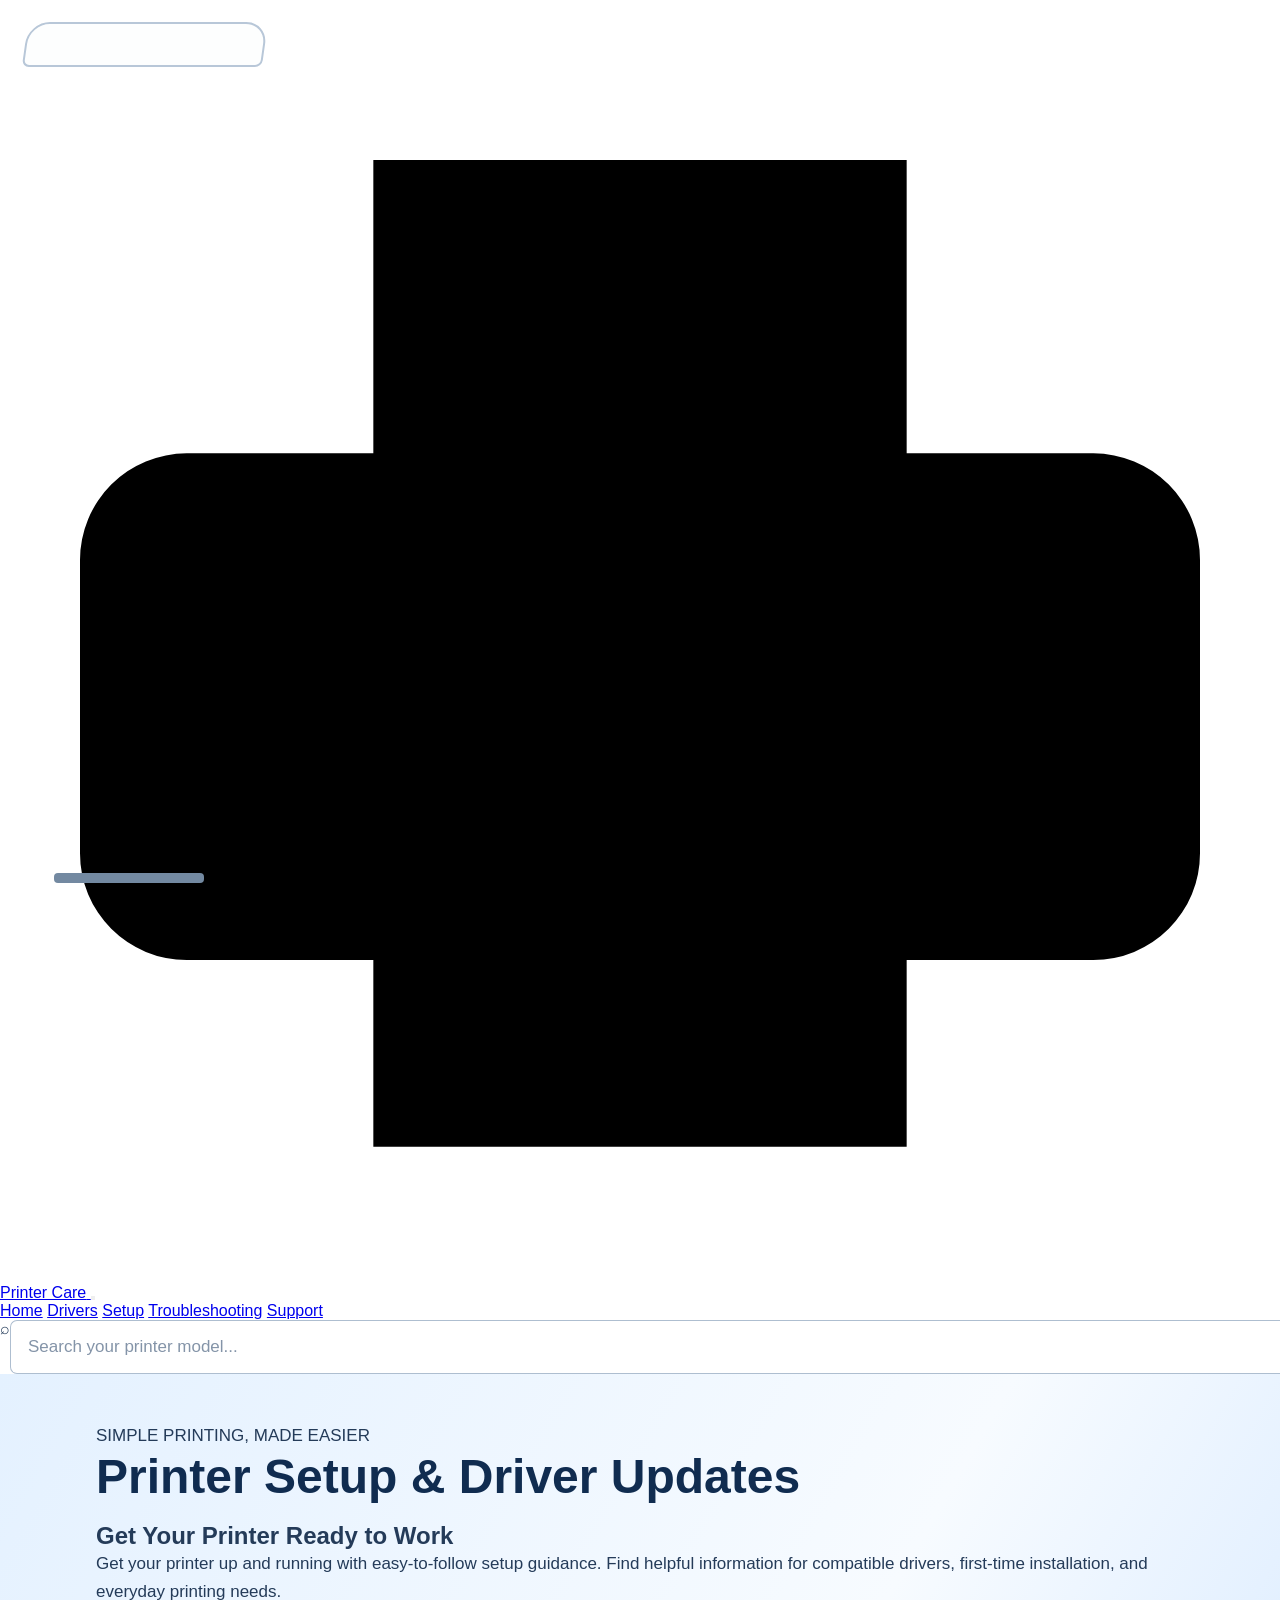
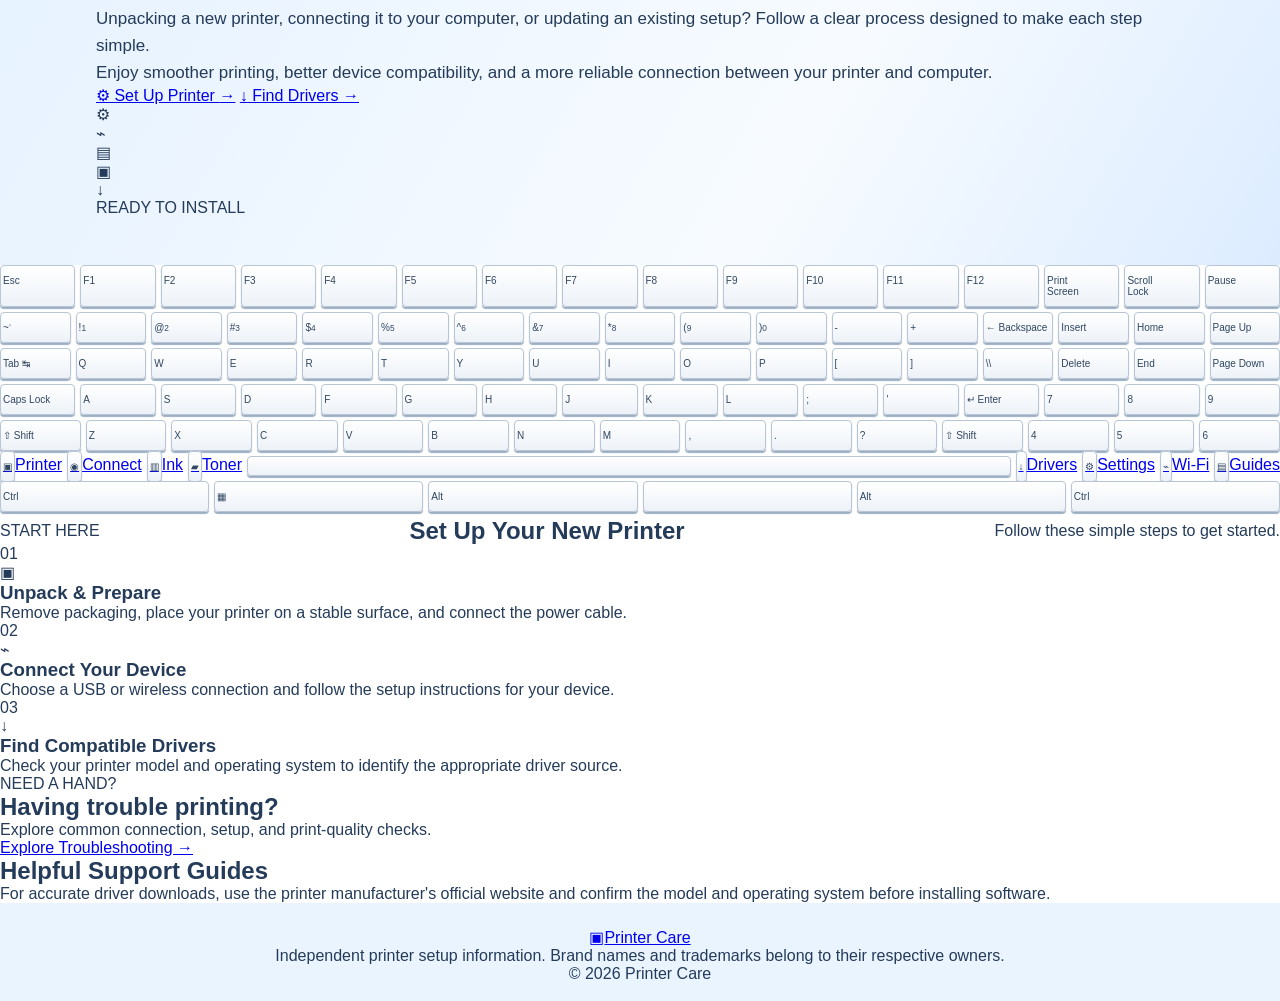
==== second.html @ 6dbb7c61 "Add website project files" ====
<!DOCTYPE html>
<html lang="en">
<head>
  <meta charset="UTF-8">
  <meta name="viewport" content="width=device-width, initial-scale=1.0">
  <meta name="description" content="Simple printer setup, driver updates, and troubleshooting guidance.">
  <title>Printer Care | Setup & Driver Support</title>
  <link rel="stylesheet" href="style.css">
  <link rel="preconnect" href="https://fonts.googleapis.com">
  <link rel="preconnect" href="https://fonts.gstatic.com" crossorigin>
  <link href="https://fonts.googleapis.com/css2?family=Inter:wght@400;500;600;700;800&display=swap" rel="stylesheet">
</head>
<body>
  <header class="site-header">
    <div class="container nav-wrap">
      <a class="brand" href="#" aria-label="Printer Care home">
        <span class="brand-mark" aria-hidden="true">
          <svg viewBox="0 0 48 48" role="img"><path d="M14 17V6h20v11M12 36H7a4 4 0 0 1-4-4V21a4 4 0 0 1 4-4h34a4 4 0 0 1 4 4v11a4 4 0 0 1-4 4h-5M14 30h20v13H14z"/><path d="M37 23h2"/></svg>
        </span>
        <span>Printer Care</span>
      </a>
      <button class="menu-toggle" id="menuToggle" aria-label="Open navigation" aria-expanded="false">
        <span></span><span></span><span></span>
      </button>
      <nav class="main-nav" id="mainNav">
        <a href="#home">Home</a>
        <a href="#drivers">Drivers</a>
        <a href="#setup">Setup</a>
        <a href="#troubleshooting">Troubleshooting</a>
        <a href="#support">Support</a>
      </nav>
      <form class="search-form" id="searchForm" role="search">
        <span class="search-icon" aria-hidden="true">⌕</span>
        <input id="modelSearch" type="search" placeholder="Search your printer model..." aria-label="Search printer model">
      </form>
    </div>
  </header>

  <main>
    <section class="hero" id="home">
      <div class="container hero-grid">
        <div class="hero-copy">
          <p class="eyebrow"><span class="eyebrow-dot"></span> SIMPLE PRINTING, MADE EASIER</p>
          <h1>Printer Setup &amp; <span>Driver Updates</span></h1>
          <h2>Get Your Printer Ready to Work</h2>
          <p>Get your printer up and running with easy-to-follow setup guidance. Find helpful information for compatible drivers, first-time installation, and everyday printing needs.</p>
          <p>Unpacking a new printer, connecting it to your computer, or updating an existing setup? Follow a clear process designed to make each step simple.</p>
          <p>Enjoy smoother printing, better device compatibility, and a more reliable connection between your printer and computer.</p>
          <div class="hero-actions">
            <a class="btn btn-primary" href="#setup"><span class="btn-icon">⚙</span> Set Up Printer <span class="arrow">→</span></a>
            <a class="btn btn-secondary" href="#drivers"><span class="btn-icon">↓</span> Find Drivers <span class="arrow">→</span></a>
          </div>
          <p class="search-feedback" id="searchFeedback" aria-live="polite"></p>
        </div>

        <div class="hero-visual" aria-label="Illustration of a printer and laptop">
          <div class="orb orb-one"></div><div class="orb orb-two"></div>
          <div class="float-icon float-gear">⚙</div>
          <div class="float-icon float-wifi">⌁</div>
          <div class="float-icon float-doc">▤</div>
          <div class="float-icon float-print">▣</div>
          <div class="laptop">
            <div class="laptop-screen">
              <div class="download-symbol">↓</div>
              <div class="download-line"><span></span></div>
              <div class="screen-caption">READY TO INSTALL</div>
            </div>
            <div class="laptop-base"></div>
          </div>
          <div class="printer">
            <div class="printer-top"></div>
            <div class="printer-lid"></div>
            <div class="printer-front">
              <div class="printer-status"><span></span><span></span><span></span></div>
              <div class="paper-slot"></div>
              <div class="paper">
                <div class="paper-lines"><i></i><i></i><i></i></div>
                <div class="paper-chart"><b></b><b></b><b></b><b></b></div>
              </div>
            </div>
            <div class="printer-tray"></div>
          </div>
          <div class="visual-shadow"></div>
        </div>
      </div>
    </section>

    <section class="keyboard-section" aria-label="Quick access shortcuts">
      <div class="keyboard">
        <div class="key-row function-row">
          <span class="key">Esc</span><span class="key">F1</span><span class="key">F2</span><span class="key">F3</span><span class="key">F4</span><span class="key gap-key">F5</span><span class="key">F6</span><span class="key">F7</span><span class="key">F8</span><span class="key gap-key">F9</span><span class="key">F10</span><span class="key">F11</span><span class="key">F12</span><span class="key extra-key">Print<br>Screen</span><span class="key extra-key">Scroll<br>Lock</span><span class="key extra-key">Pause</span>
        </div>
        <div class="key-row"><span class="key">~<small>`</small></span><span class="key">!<small>1</small></span><span class="key">@<small>2</small></span><span class="key">#<small>3</small></span><span class="key">$<small>4</small></span><span class="key">%<small>5</small></span><span class="key">^<small>6</small></span><span class="key">&amp;<small>7</small></span><span class="key">*<small>8</small></span><span class="key">(<small>9</small></span><span class="key">)<small>0</small></span><span class="key">-</span><span class="key">+</span><span class="key wide-key">← Backspace</span><span class="key extra-key">Insert</span><span class="key extra-key">Home</span><span class="key extra-key">Page Up</span></div>
        <div class="key-row"><span class="key wide-key">Tab ↹</span><span class="key">Q</span><span class="key">W</span><span class="key">E</span><span class="key">R</span><span class="key">T</span><span class="key">Y</span><span class="key">U</span><span class="key">I</span><span class="key">O</span><span class="key">P</span><span class="key">[</span><span class="key">]</span><span class="key wide-key">\\</span><span class="key extra-key">Delete</span><span class="key extra-key">End</span><span class="key extra-key">Page Down</span></div>
        <div class="key-row"><span class="key wider-key">Caps Lock</span><span class="key">A</span><span class="key">S</span><span class="key">D</span><span class="key">F</span><span class="key">G</span><span class="key">H</span><span class="key">J</span><span class="key">K</span><span class="key">L</span><span class="key">;</span><span class="key">'</span><span class="key wider-key">↵ Enter</span><span class="key extra-key">7</span><span class="key extra-key">8</span><span class="key extra-key">9</span></div>
        <div class="key-row"><span class="key wider-key">⇧ Shift</span><span class="key">Z</span><span class="key">X</span><span class="key">C</span><span class="key">V</span><span class="key">B</span><span class="key">N</span><span class="key">M</span><span class="key">,</span><span class="key">.</span><span class="key">?</span><span class="key wider-key">⇧ Shift</span><span class="key extra-key">4</span><span class="key extra-key">5</span><span class="key extra-key">6</span></div>
        <div class="key-row shortcut-row">
          <a href="#setup" class="shortcut shortcut-blue"><span>▣</span>Printer</a>
          <a href="#setup" class="shortcut shortcut-green"><span>◉</span>Connect</a>
          <a href="#drivers" class="shortcut shortcut-purple"><span>▥</span>Ink</a>
          <a href="#drivers" class="shortcut shortcut-yellow"><span>▰</span>Toner</a>
          <span class="key spacebar"></span>
          <a href="#drivers" class="shortcut shortcut-coral"><span>↓</span>Drivers</a>
          <a href="#troubleshooting" class="shortcut shortcut-teal"><span>⚙</span>Settings</a>
          <a href="#troubleshooting" class="shortcut shortcut-lilac"><span>⌁</span>Wi-Fi</a>
          <a href="#support" class="shortcut shortcut-white"><span>▤</span>Guides</a>
        </div>
        <div class="key-row bottom-row"><span class="key">Ctrl</span><span class="key">▦</span><span class="key">Alt</span><span class="key bottom-space"></span><span class="key">Alt</span><span class="key">Ctrl</span></div>
      </div>
    </section>

    <section class="info-section container" id="setup">
      <div class="section-heading">
        <p class="eyebrow">START HERE</p>
        <h2>Set Up Your New Printer</h2>
        <p>Follow these simple steps to get started.</p>
      </div>
      <div class="steps-grid">
        <article class="step-card"><span class="step-number">01</span><div class="step-icon">▣</div><h3>Unpack &amp; Prepare</h3><p>Remove packaging, place your printer on a stable surface, and connect the power cable.</p></article>
        <article class="step-card"><span class="step-number">02</span><div class="step-icon">⌁</div><h3>Connect Your Device</h3><p>Choose a USB or wireless connection and follow the setup instructions for your device.</p></article>
        <article class="step-card" id="drivers"><span class="step-number">03</span><div class="step-icon">↓</div><h3>Find Compatible Drivers</h3><p>Check your printer model and operating system to identify the appropriate driver source.</p></article>
      </div>
    </section>

    <section class="support-strip" id="troubleshooting">
      <div class="container support-inner">
        <div><p class="eyebrow">NEED A HAND?</p><h2>Having trouble printing?</h2><p>Explore common connection, setup, and print-quality checks.</p></div>
        <a class="btn btn-primary" href="#support">Explore Troubleshooting <span class="arrow">→</span></a>
      </div>
    </section>
    <section class="info-section container support-bottom" id="support">
      <h2>Helpful Support Guides</h2>
      <p>For accurate driver downloads, use the printer manufacturer's official website and confirm the model and operating system before installing software.</p>
    </section>
  </main>
  <footer><div class="container footer-inner"><a class="brand footer-brand" href="#"><span class="brand-mark small-mark">▣</span><span>Printer Care</span></a><p>Independent printer setup information. Brand names and trademarks belong to their respective owners.</p><span>© <span id="year"></span> Printer Care</span></div></footer>
  <script src="script.js"></script>
</body>
</html>
---- style.css ----
* {
  margin: 0;
  padding: 0;
  box-sizing: border-box;
}

:root {
  --navy: #102c50;
  --blue: #1876d2;
  --light-blue: #eaf4ff;
  --border: #cbd8e8;
  --text: #243b59;
  --muted: #71839a;
  --white: #ffffff;
}

body {
  font-family: Arial, Helvetica, sans-serif;
  color: var(--text);
  background: var(--white);
}

.hero {
  min-height: 320px;
  padding: 48px 7.5%;
  display: flex;
  align-items: center;
  justify-content: space-between;
  gap: 30px;
  overflow: hidden;
  background: linear-gradient(120deg, #e4f1ff, #f7fbff 65%, #dcecff);
}

.hero-content {
  flex: 1;
}

.tag {
  display: inline-block;
  color: var(--blue);
  font-size: 12px;
  font-weight: 700;
  letter-spacing: 2px;
  margin-bottom: 12px;
}

.hero h1 {
  color: var(--navy);
  font-size: clamp(32px, 4vw, 48px);
  line-height: 1.15;
  margin-bottom: 18px;
}

.hero p {
  font-size: 17px;
  line-height: 1.6;
}

.printer-visual {
  width: 340px;
  height: 190px;
  position: relative;
  flex-shrink: 0;
  margin-right: 20px;
}

.printer-top {
  position: absolute;
  width: 240px;
  height: 45px;
  top: 22px;
  left: 25px;
  background: #fdfefe;
  border: 2px solid #b8c7d8;
  border-radius: 22px 22px 7px 7px;
  transform: skew(-8deg);
}

.printer-body {
  position: absolute;
  width: 260px;
  height: 105px;
  left: 15px;
  top: 50px;
  border: 2px solid #b5c4d5;
  border-radius: 12px;
  background: linear-gradient(145deg, #ffffff, #dce6f1);
  box-shadow: 0 12px 20px #28496b1a;
}

.printer-panel {
  width: 145px;
  height: 45px;
  border: 2px solid #aebfd1;
  border-radius: 5px;
  margin: 12px auto;
}

.paper-slot {
  position: absolute;
  width: 150px;
  height: 10px;
  bottom: 17px;
  left: 54px;
  background: #7389a1;
  border-radius: 4px;
}

.printer-paper {
  position: absolute;
  width: 120px;
  height: 28px;
  bottom: -19px;
  left: 69px;
  background: white;
  border: 1px solid #ccd8e5;
  transform: perspective(80px) rotateX(-8deg);
}

.printer-base {
  position: absolute;
  width: 275px;
  height: 15px;
  top: 157px;
  left: 8px;
  border-radius: 50%;
  background: #d0e0f0;
}

.wifi-icon {
  position: absolute;
  right: 4px;
  top: 80px;
  width: 58px;
  height: 58px;
  display: grid;
  place-items: center;
  border-radius: 50%;
  border: 3px solid var(--blue);
  background: white;
  color: var(--blue);
  font-size: 37px;
  transform: rotate(-90deg);
}

.support-section,
.wifi-section {
  padding: 30px 7.5%;
}

.support-section h2,
.wifi-section h2 {
  color: var(--navy);
  font-size: 29px;
  margin-bottom: 22px;
}

.option {
  display: flex;
  align-items: center;
  gap: 13px;
  margin: 18px 0;
  font-size: 19px;
  cursor: pointer;
}

.option input {
  position: absolute;
  opacity: 0;
}

.radio {
  width: 23px;
  height: 23px;
  border: 2px solid #aabbd0;
  border-radius: 50%;
  flex-shrink: 0;
}

.option input:checked + .radio {
  border: 7px solid var(--blue);
}

.option input:focus-visible + .radio {
  outline: 3px solid #8fc5ff;
  outline-offset: 3px;
}

.field-label {
  display: block;
  font-size: 19px;
  margin: 30px 0 13px;
}

.search-form {
  display: flex;
  width: 100%;
  height: 54px;
}

.search-form input {
  flex: 1;
  min-width: 0;
  border: 1px solid #aebed0;
  border-right: 0;
  border-radius: 7px 0 0 7px;
  padding: 0 17px;
  font-size: 17px;
  outline-color: var(--blue);
}

.search-form input::placeholder {
  color: #8494a8;
}

.search-form button {
  width: 62px;
  border: none;
  border-radius: 0 7px 7px 0;
  background: var(--blue);
  color: white;
  font-size: 27px;
  cursor: pointer;
}

.search-form button:hover,
.connect-btn:hover {
  background: #105eaf;
}

.model-help {
  margin-top: 25px;
  font-size: 16px;
}

.model-help summary {
  cursor: pointer;
  color: var(--blue);
}

.model-help p {
  margin-top: 12px;
  line-height: 1.6;
}

.wifi-section {
  border-top: 5px solid #f0f6fd;
  background: #fbfdff;
}

.section-heading {
  display: flex;
  justify-content: space-between;
  align-items: center;
}

.info-icon {
  width: 27px;
  height: 27px;
  border: 2px solid var(--blue);
  border-radius: 50%;
  color: var(--blue);
  text-align: center;
  line-height: 23px;
  font-weight: bold;
}

.wifi-content {
  display: grid;
  grid-template-columns: 1fr 1.25fr;
  align-items: center;
  gap: 55px;
  padding: 10px 20px;
}

.printer-illustration {
  min-height: 225px;
  display: flex;
  flex-direction: column;
  align-items: center;
  justify-content: center;
  position: relative;
}

.illustration-printer {
  width: 220px;
  height: 90px;
  border: 2px solid var(--navy);
  border-radius: 12px;
  background: linear-gradient(#fff, #e6eef8);
  position: relative;
  margin-top: 35px;
}

.illustration-top {
  position: absolute;
  top: -18px;
  left: 35px;
  width: 145px;
  height: 20px;
  border: 2px solid var(--navy);
  border-radius: 6px 6px 0 0;
  background: white;
}

.illustration-screen {
  width: 100px;
  height: 28px;
  margin: 18px auto;
  border: 2px solid #7f96b1;
  background: #f9fcff;
}

.illustration-tray {
  width: 100px;
  height: 20px;
  margin: -12px auto 0;
  background: #d9e7f7;
  border: 2px solid var(--navy);
}

.wifi-symbol {
  position: absolute;
  top: 3px;
  right: 45px;
  width: 65px;
  height: 65px;
  display: grid;
  place-items: center;
  border: 3px solid var(--blue);
  border-radius: 50%;
  background: white;
  color: var(--blue);
  font-size: 45px;
  transform: rotate(-90deg);
}

.printer-illustration p {
  margin-top: 24px;
  color: var(--navy);
  font-size: 17px;
}

.wifi-form {
  display: flex;
  flex-direction: column;
  gap: 10px;
}

.wifi-form label {
  font-size: 16px;
  margin-top: 8px;
}

.wifi-form input {
  width: 100%;
  height: 45px;
  border: 1px solid #b7c6d7;
  border-radius: 6px;
  padding: 0 12px;
  font-size: 16px;
  outline-color: var(--blue);
}

.hint {
  color: var(--muted);
  font-size: 13px;
  line-height: 1.5;
}

.connect-btn {
  align-self: flex-end;
  margin-top: 12px;
  padding: 13px 26px;
  border: none;
  border-radius: 7px;
  background: var(--blue);
  color: white;
  font-size: 16px;
  cursor: pointer;
}

.wifi-message {
  font-size: 13px;
  line-height: 1.5;
}

footer {
  background: #eaf4ff;
  padding: 25px 5% 18px;
  text-align: center;
}

.keyboard-art {
  max-width: 1000px;
  margin: auto;
  padding: 12px;
  background: linear-gradient(#fefefe, #dce6f1);
  border: 1px solid #bdcbdc;
  border-radius: 10px;
  box-shadow: 0 7px 15px #183b6012;
  transform: perspective(700px) rotateX(2deg);
}

.key-row {
  display: flex;
  gap: 5px;
  margin-bottom: 5px;
}

.key-row span {
  flex: 1;
  min-width: 0;
  padding: 9px 2px;
  font-size: 10px;
  color: #314760;
  background: linear-gradient(white, #edf2f8);
  border: 1px solid #b8c5d5;
  border-radius: 4px;
  box-shadow: 0 2px 1px #9baec2;
}

.key-row .space-key {
  flex: 5;
}

.footer-links {
  display: flex;
  justify-content: center;
  gap: 15px;
  margin: 20px 0 12px;
  font-size: 14px;
}

.footer-links a {
  color: var(--navy);
  text-decoration: none;
}

.footer-links a:hover {
  color: var(--blue);
}

.disclaimer {
  color: var(--muted);
  font-size: 11px;
  line-height: 1.6;
}

@media (max-width: 700px) {
  .hero {
    padding: 35px 6%;
    flex-direction: column;
    align-items: flex-start;
  }

  .hero h1 {
    font-size: 35px;
  }

  .hero p br {
    display: none;
  }

  .printer-visual {
    align-self: center;
    transform: scale(.85);
    transform-origin: top center;
    margin: 0 0 -20px;
  }

  .support-section,
  .wifi-section {
    padding: 27px 6%;
  }

  .support-section h2,
  .wifi-section h2 {
    font-size: 24px;
  }

  .option {
    font-size: 16px;
  }

  .field-label {
    font-size: 16px;
    line-height: 1.5;
  }

  .search-form input {
    font-size: 14px;
    padding: 0 10px;
  }

  .wifi-content {
    grid-template-columns: 1fr;
    gap: 25px;
    padding: 0;
  }

  .printer-illustration {
    min-height: 190px;
  }

  .keyboard-art {
    padding: 6px;
  }

  .key-row {
    gap: 3px;
  }

  .key-row span {
    padding: 7px 1px;
    font-size: 7px;
  }
}

@media (max-width: 380px) {
  .printer-visual {
    transform: scale(.72);
    transform-origin: left top;
    margin-bottom: -45px;
  }

  .hero h1 {
    font-size: 30px;
  }

  .footer-links {
    font-size: 12px;
  }
}
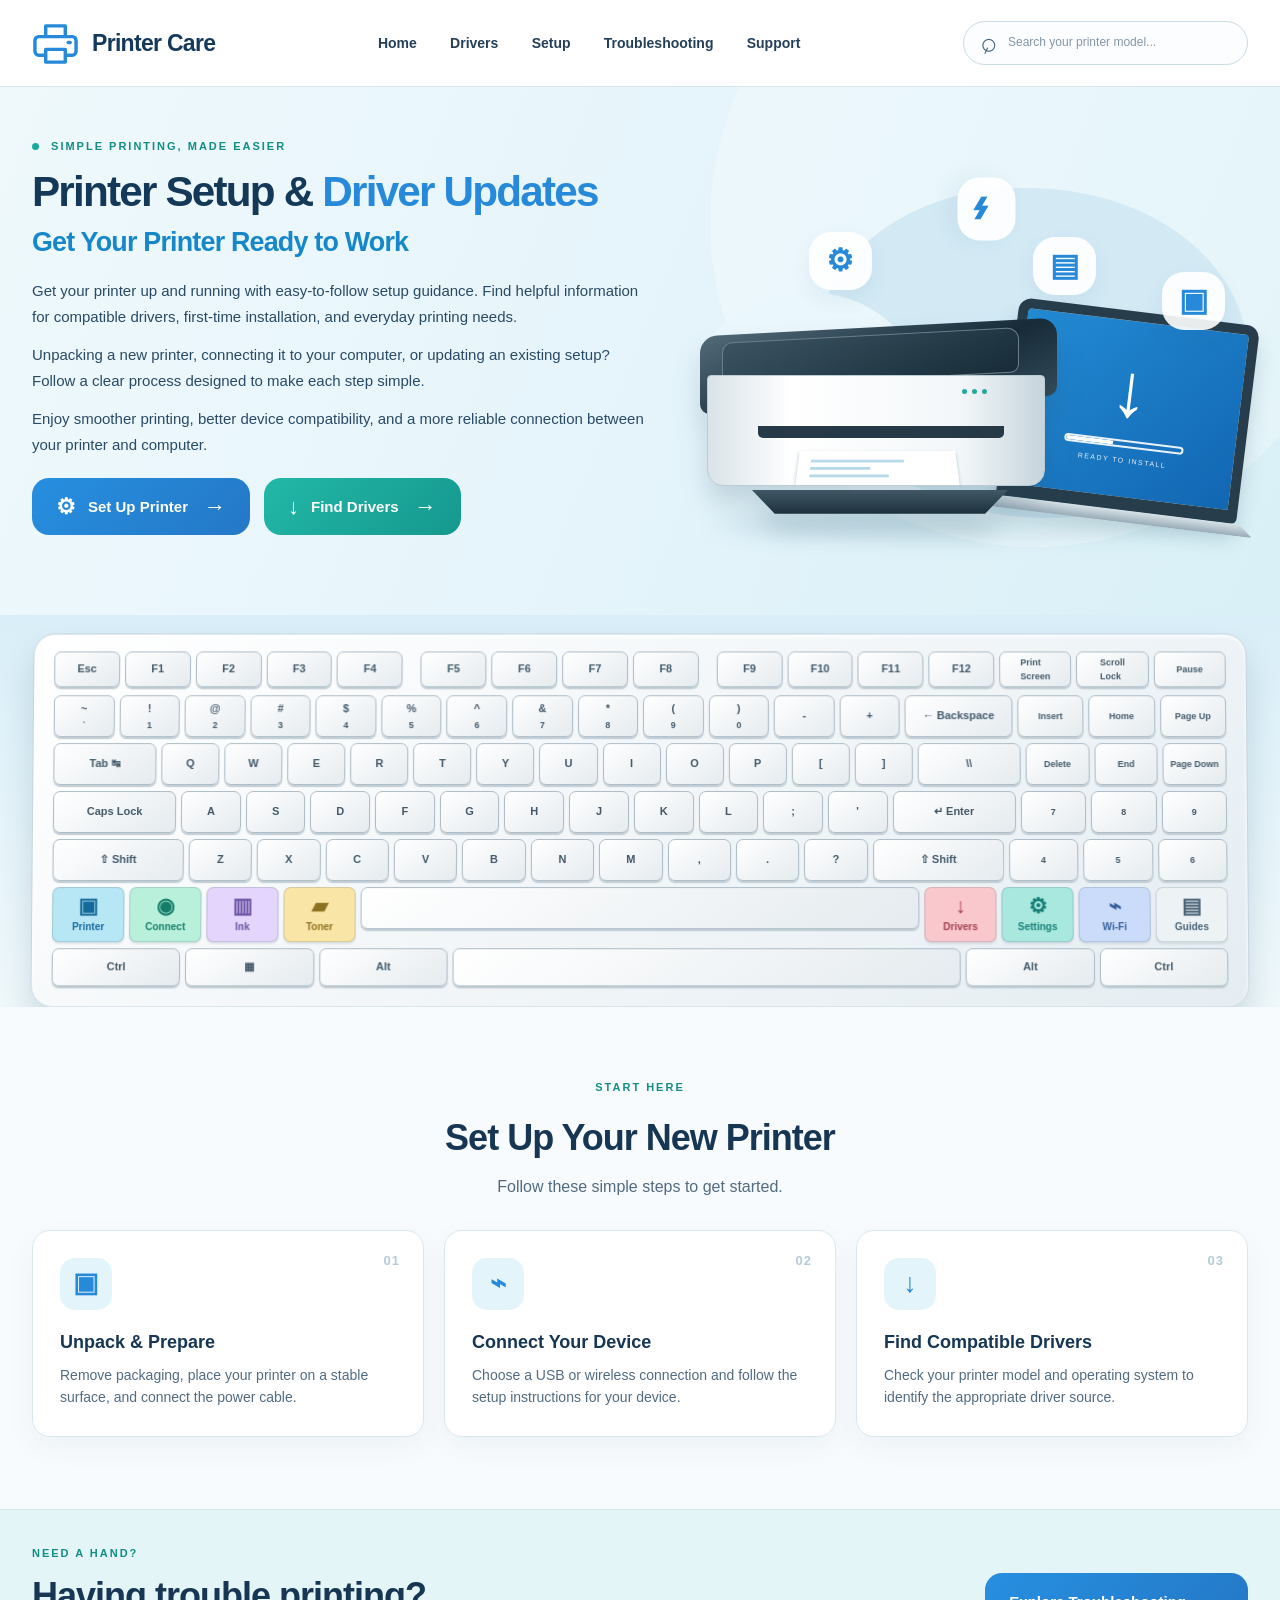
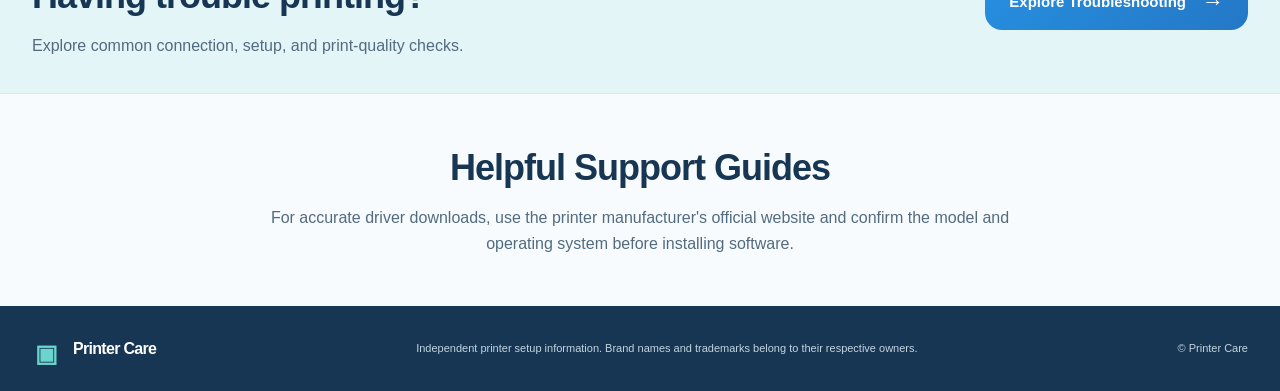
==== commit 8167f4ce: "Update MELANIFY website" ====
--- a/second.html
+++ b/second.html
@@ -5,7 +5,7 @@
   <meta name="viewport" content="width=device-width, initial-scale=1.0">
   <meta name="description" content="Simple printer setup, driver updates, and troubleshooting guidance.">
   <title>Printer Care | Setup & Driver Support</title>
-  <link rel="stylesheet" href="style.css">
+  <link rel="stylesheet" href="second.css">
   <link rel="preconnect" href="https://fonts.googleapis.com">
   <link rel="preconnect" href="https://fonts.gstatic.com" crossorigin>
   <link href="https://fonts.googleapis.com/css2?family=Inter:wght@400;500;600;700;800&display=swap" rel="stylesheet">
@@ -134,6 +134,6 @@
     </section>
   </main>
   <footer><div class="container footer-inner"><a class="brand footer-brand" href="#"><span class="brand-mark small-mark">▣</span><span>Printer Care</span></a><p>Independent printer setup information. Brand names and trademarks belong to their respective owners.</p><span>© <span id="year"></span> Printer Care</span></div></footer>
-  <script src="script.js"></script>
+  <script src="main.js"></script>
 </body>
 </html>
--- a/second.css
+++ b/second.css
@@ -0,0 +1,114 @@
+ :root {
+  --navy: #173653;
+  --ink: #1d3c59;
+  --muted: #526b80;
+  --blue: #2789d9;
+  --blue-dark: #176db8;
+  --teal: #19a99b;
+  --teal-dark: #128d82;
+  --sky: #edf7fb;
+  --pale: #e4f3f9;
+  --white: #ffffff;
+  --line: #d4e3eb;
+  --shadow: 0 20px 45px rgba(26, 70, 100, .12);
+}
+* { box-sizing: border-box; }
+html { scroll-behavior: smooth; }
+body { margin: 0; font-family: "Inter", Arial, sans-serif; color: var(--ink); background: #f8fbfd; line-height: 1.6; }
+a { color: inherit; text-decoration: none; }
+.container { width: min(1320px, calc(100% - 64px)); margin-inline: auto; }
+.site-header { background: rgba(255,255,255,.94); border-bottom: 1px solid rgba(200,220,232,.7); position: relative; z-index: 10; }
+.nav-wrap { min-height: 86px; display: flex; align-items: center; justify-content: space-between; gap: 30px; }
+.brand { display: inline-flex; align-items: center; gap: 13px; color: #15395b; font-size: 23px; font-weight: 800; letter-spacing: -.7px; white-space: nowrap; }
+.brand-mark { width: 47px; height: 47px; display: grid; place-items: center; color: var(--blue); }
+.brand-mark svg { width: 100%; fill: none; stroke: currentColor; stroke-width: 3.5; stroke-linecap: round; stroke-linejoin: round; }
+.main-nav { display: flex; align-items: center; gap: clamp(18px, 2.6vw, 38px); }
+.main-nav a { font-size: 14px; font-weight: 600; color: #243f57; transition: color .2s; }
+.main-nav a:hover { color: var(--teal-dark); }
+.search-form { width: 285px; min-width: 220px; height: 44px; display: flex; align-items: center; gap: 10px; padding: 0 15px; border: 1px solid #cadce7; border-radius: 30px; background: #fbfdff; }
+.search-icon { font-size: 28px; line-height: 1; color: #42647e; transform: rotate(-20deg); }
+.search-form input { width: 100%; min-width: 0; border: 0; outline: 0; background: transparent; font: inherit; font-size: 12px; color: var(--ink); }
+.search-form input::placeholder { color: #8497a7; }
+.menu-toggle { display: none; border: 0; background: transparent; padding: 8px; }
+.menu-toggle span { width: 25px; height: 2px; display: block; margin: 5px; background: var(--navy); }
+.hero { position: relative; overflow: hidden; background: linear-gradient(112deg, #eff9fc 0%, #e5f4fb 52%, #d8f0f6 100%); padding: 45px 0 34px; }
+.hero::before { content: ""; position: absolute; width: 650px; height: 650px; border-radius: 50%; background: rgba(255,255,255,.27); right: -80px; top: -190px; }
+.hero-grid { position: relative; display: grid; grid-template-columns: 1.05fr .95fr; gap: 30px; align-items: center; min-height: 435px; }
+.hero-copy { max-width: 690px; padding: 6px 0 18px; z-index: 2; }
+.eyebrow { margin: 0 0 12px; color: var(--teal-dark); font-size: 11px; font-weight: 800; letter-spacing: 2px; }
+.eyebrow-dot { width: 7px; height: 7px; margin-right: 7px; display: inline-block; background: var(--teal); border-radius: 50%; }
+.hero h1 { margin: 0 0 4px; font-size: clamp(34px, 3.3vw, 51px); line-height: 1.13; letter-spacing: -1.8px; font-weight: 800; color: #143858; }
+.hero h1 span { color: var(--blue); }
+.hero h2 { margin: 10px 0 18px; font-size: clamp(22px, 2.1vw, 31px); line-height: 1.3; color: #1687c9; letter-spacing: -.8px; }
+.hero-copy > p:not(.eyebrow):not(.search-feedback) { margin: 0 0 13px; max-width: 680px; color: #294a65; font-size: 15px; line-height: 1.7; }
+.hero-actions { display: flex; flex-wrap: wrap; gap: 14px; margin-top: 21px; }
+.btn { min-height: 57px; padding: 0 24px; border-radius: 17px; display: inline-flex; align-items: center; justify-content: center; gap: 12px; font-size: 15px; font-weight: 700; transition: transform .2s, box-shadow .2s, background .2s; }
+.btn:hover { transform: translateY(-2px); box-shadow: 0 10px 22px rgba(24, 91, 130, .18); }
+.btn-primary { color: white; background: linear-gradient(135deg, #278fe0, #2478c6); }
+.btn-secondary { color: white; background: linear-gradient(135deg, #22b8a8, #15988e); }
+.btn-icon { font-size: 22px; line-height: 1; }
+.arrow { font-size: 22px; line-height: 1; margin-left: 4px; }
+.search-feedback { min-height: 20px; margin: 8px 0 0; font-size: 12px; color: var(--teal-dark); }
+.hero-visual { height: 430px; position: relative; min-width: 0; isolation: isolate; }
+.orb { position: absolute; border-radius: 50%; background: rgba(255,255,255,.46); z-index: -1; }
+.orb-one { width: 430px; height: 330px; top: 46px; right: 0; background: #d3eaf5; border-radius: 48% 52% 46% 54%; }
+.orb-two { width: 220px; height: 180px; top: 150px; left: 12px; background: #eaf7fc; }
+.float-icon { position: absolute; z-index: 4; width: 63px; height: 58px; display: grid; place-items: center; border-radius: 22px; background: rgba(255,255,255,.9); color: var(--blue); font-size: 31px; font-weight: 800; box-shadow: 0 8px 20px rgba(47,107,142,.08); }
+.float-gear { left: 22%; top: 90px; }
+.float-wifi { left: 48%; top: 38px; font-size: 43px; transform: rotate(90deg); }
+.float-doc { right: 27%; top: 95px; }
+.float-print { right: 4%; top: 130px; }
+.laptop { position: absolute; width: 43%; height: 215px; right: 0; bottom: 46px; z-index: 1; transform: rotate(7deg); }
+.laptop-screen { position: absolute; inset: 0 0 16px; border: 10px solid #273d4b; border-bottom-width: 13px; border-radius: 13px 13px 5px 5px; background: linear-gradient(135deg, #238bd4, #1266b2); box-shadow: 0 15px 20px rgba(24,60,82,.18); display: flex; flex-direction: column; align-items: center; justify-content: center; color: white; }
+.download-symbol { font-size: 76px; font-weight: 600; line-height: 1; }
+.download-line { height: 8px; width: 54%; border: 2px solid rgba(255,255,255,.9); border-radius: 10px; margin-top: 12px; overflow: hidden; }
+.download-line span { display: block; height: 100%; width: 40%; background: white; }
+.screen-caption { font-size: 7px; letter-spacing: 1.5px; margin-top: 7px; opacity: .9; }
+.laptop-base { position: absolute; height: 16px; left: -7%; right: -7%; bottom: 0; background: linear-gradient(#d8e2e7,#8299a8); clip-path: polygon(5% 0,95% 0,100% 75%,0 75%); border-radius: 0 0 8px 8px; }
+.printer { position: absolute; width: 66%; height: 190px; left: 2%; bottom: 55px; z-index: 3; filter: drop-shadow(0 17px 13px rgba(35,74,96,.18)); }
+.printer-top { position: absolute; width: 96%; height: 78px; left: 1%; top: 0; border-radius: 17px 17px 10px 10px; background: linear-gradient(160deg,#526a78,#172b39 60%,#344a58); transform: skewY(-3deg); }
+.printer-lid { position: absolute; top: 8px; left: 7%; width: 80%; height: 45px; border-radius: 10px 12px 8px 8px; background: linear-gradient(160deg,#3b5361,#172b38); transform: skewY(-3deg); border: 1px solid #6b7e89; }
+.printer-front { position: absolute; top: 48px; left: 3%; width: 91%; height: 111px; border-radius: 4px 4px 16px 16px; background: linear-gradient(90deg,#d9e3e8,#fff 25%,#f3f7f9 75%,#c6d4dc); border: 1px solid #bdcbd3; overflow: hidden; }
+.printer-status { position: absolute; top: 13px; right: 17%; display: flex; gap: 5px; }
+.printer-status span { width: 5px; height: 5px; background: #28a89d; border-radius: 50%; }
+.paper-slot { position: absolute; left: 15%; right: 12%; top: 50px; height: 12px; background: #253946; border-radius: 0 0 5px 5px; }
+.paper { position: absolute; width: 49%; height: 80px; bottom: -43px; left: 26%; background: #fff; transform: perspective(100px) rotateX(9deg); box-shadow: 0 2px 4px #b4c7d2; padding: 10px 13px; }
+.paper-lines { display: grid; gap: 5px; margin-bottom: 8px; }
+.paper-lines i { height: 3px; background: #b5d9e9; width: 70%; }
+.paper-lines i:nth-child(2) { width: 45%; }.paper-lines i:nth-child(3) { width: 58%; }
+.paper-chart { display: flex; align-items: end; gap: 5px; height: 20px; }
+.paper-chart b { display: block; width: 12px; background: #28a8d1; height: 35%; }.paper-chart b:nth-child(2){height:60%}.paper-chart b:nth-child(3){height:45%}.paper-chart b:nth-child(4){height:90%}
+.printer-tray { position: absolute; z-index: 3; left: 15%; bottom: 3px; width: 69%; height: 24px; background: linear-gradient(#425866,#1c303c); clip-path: polygon(0 0,100% 0,91% 100%,9% 100%); }
+.visual-shadow { position: absolute; bottom: 35px; left: 5%; width: 90%; height: 25px; border-radius: 50%; background: rgba(53,111,142,.14); filter: blur(10px); }
+.keyboard-section { padding: 18px 0 0; background: linear-gradient(#d9eef8, #eff8fb); overflow: hidden; }
+.keyboard { width: min(1320px, calc(100% - 64px)); margin: 0 auto; padding: 17px 20px 14px; background: linear-gradient(145deg,#fff,#e5edf2); border: 1px solid #c4d4de; border-radius: 22px; box-shadow: 0 18px 30px rgba(28,70,95,.17), inset 0 2px 4px white; transform: perspective(1200px) rotateX(1deg); }
+.key-row { display: flex; gap: 5px; margin-bottom: 6px; align-items: stretch; }
+.key { flex: 1 1 0; min-width: 0; height: 42px; display: flex; align-items: center; justify-content: center; flex-direction: column; border: 1px solid #aebdc7; border-radius: 7px; background: linear-gradient(145deg,#fff,#e5ebef); box-shadow: 0 2px 1px #c2cdd4; color: #425969; font-size: 11px; font-weight: 600; }
+.key small { font-size: 9px; }.function-row .key { height: 36px; }.function-row { margin-bottom: 8px; }.gap-key { margin-left: 13px; }.wide-key { flex: 1.8; }.wider-key { flex: 2.1; }.extra-key { flex: 1.1; font-size: 9px; }.shortcut-row { margin-top: 4px; gap: 5px; }
+.shortcut { min-width: 0; flex: 0 1 72px; height: 55px; border-radius: 7px; display: flex; flex-direction: column; align-items: center; justify-content: center; gap: 1px; font-size: 10px; font-weight: 700; border: 1px solid rgba(40,65,80,.18); box-shadow: 0 2px 2px rgba(30,60,80,.1); }
+.shortcut span { font-size: 21px; line-height: 1.15; }.shortcut-blue{background:#b7e6f5;color:#166a9b}.shortcut-green{background:#b9f0dc;color:#147e68}.shortcut-purple{background:#e3d5fb;color:#6d53a4}.shortcut-yellow{background:#f9e5a6;color:#8e7021}.shortcut-coral{background:#f9c8cc;color:#a43e50}.shortcut-teal{background:#a8e8df;color:#177f77}.shortcut-lilac{background:#cbdcfb;color:#355f9a}.shortcut-white{background:#edf2f5;color:#496376}.spacebar { flex: 1 1 250px; }
+.bottom-row .key { height: 38px; }.bottom-space { flex: 4; }
+.info-section { padding-top: 72px; padding-bottom: 72px; }
+.section-heading { text-align: center; margin-bottom: 30px; }.section-heading h2,.support-inner h2,.support-bottom h2 { margin: 0 0 8px; color: var(--navy); font-size: clamp(26px,3vw,36px); letter-spacing: -1px; }.section-heading > p:last-child { margin: 0; color: var(--muted); }
+.steps-grid { display: grid; grid-template-columns: repeat(3,1fr); gap: 20px; }
+.step-card { position: relative; padding: 27px; border: 1px solid #d9e8ef; border-radius: 18px; background: white; box-shadow: 0 10px 28px rgba(25,72,101,.05); }
+.step-number { position: absolute; top: 20px; right: 23px; font-size: 13px; font-weight: 800; color: #b4cbd8; letter-spacing: 1px; }
+.step-icon { width: 52px; height: 52px; display: grid; place-items: center; border-radius: 15px; background: #e3f5fa; color: var(--blue); font-size: 27px; font-weight: 700; }
+.step-card h3 { margin: 18px 0 7px; color: var(--navy); font-size: 18px; }.step-card p { margin: 0; font-size: 14px; color: var(--muted); }
+.support-strip { background: #e4f5f7; border-block: 1px solid #d4eaee; }.support-inner { padding-block: 35px; display: flex; align-items: center; justify-content: space-between; gap: 24px; }.support-inner .eyebrow { margin-bottom: 5px; }.support-inner p:not(.eyebrow) { margin: 0; color: var(--muted); }
+.support-bottom { text-align: center; padding-top: 45px; padding-bottom: 50px; }.support-bottom p { max-width: 760px; margin: 0 auto; color: var(--muted); }
+footer { background: #173653; color: #d6e5ee; }.footer-inner { min-height: 85px; display: flex; align-items: center; justify-content: space-between; gap: 20px; }.footer-brand { color: white; font-size: 16px; }.small-mark { width: 28px; height: 28px; color: #6bd4cc; font-size: 24px; }.footer-inner p,.footer-inner > span { font-size: 11px; color: #c3d5e0; }
+@media (max-width: 1080px) {
+  .container { width: min(100% - 42px, 900px); }.nav-wrap { gap: 16px; }.brand { font-size: 20px; }.main-nav { gap: 15px; }.main-nav a { font-size: 12px; }.search-form { width: 220px; min-width: 180px; }
+  .hero-grid { grid-template-columns: 1fr .85fr; gap: 10px; }.hero-visual { transform: scale(.92); transform-origin: center right; }.hero-copy > p:not(.eyebrow):not(.search-feedback) { font-size: 14px; }
+  .keyboard { width: calc(100% - 42px); padding-inline: 12px; }.key { height: 36px; }.shortcut { flex-basis: 58px; }
+}
+@media (max-width: 760px) {
+  .container { width: calc(100% - 36px); }.nav-wrap { min-height: 72px; flex-wrap: wrap; padding-block: 10px; }.brand { font-size: 19px; }.brand-mark { width: 39px; height: 39px; }.menu-toggle { display: block; margin-left: auto; }.main-nav { display: none; order: 3; width: 100%; padding: 10px 0 12px; flex-direction: column; align-items: flex-start; gap: 0; }.main-nav.open { display: flex; }.main-nav a { width: 100%; padding: 10px 4px; font-size: 14px; }.search-form { order: 4; width: 100%; margin-bottom: 4px; }
+  .hero { padding-top: 35px; }.hero-grid { display: flex; flex-direction: column; align-items: stretch; gap: 0; }.hero-copy { padding-bottom: 0; }.hero h1 { font-size: clamp(33px, 8vw, 46px); }.hero h2 { font-size: 23px; }.hero-copy > p:not(.eyebrow):not(.search-feedback) { font-size: 14px; }.hero-actions { gap: 10px; }.btn { min-height: 52px; padding-inline: 16px; border-radius: 13px; font-size: 13px; }.hero-visual { width: 100%; max-width: 480px; align-self: center; height: 320px; transform: none; margin-top: 8px; }.printer { bottom: 48px; }.laptop { bottom: 40px; height: 170px; }.float-icon { transform: scale(.8); }.float-wifi { transform: rotate(90deg) scale(.8); }
+  .keyboard-section { padding-top: 12px; }.keyboard { width: calc(100% - 20px); padding: 9px 7px; border-radius: 13px; }.key-row { gap: 3px; margin-bottom: 4px; }.key { height: 28px; border-radius: 4px; font-size: 8px; }.key small { font-size: 7px; }.function-row .key { height: 26px; }.extra-key { display: none; }.gap-key { margin-left: 4px; }.shortcut { height: 42px; flex-basis: 45px; font-size: 8px; }.shortcut span { font-size: 16px; }.spacebar { flex: 1 1 65px; }.bottom-row .key { height: 25px; }
+  .info-section { padding-block: 48px; }.steps-grid { grid-template-columns: 1fr; gap: 13px; }.step-card { padding: 22px; }.support-inner { align-items: flex-start; flex-direction: column; padding-block: 28px; }.support-inner .btn { align-self: flex-start; }.footer-inner { padding-block: 20px; flex-direction: column; align-items: flex-start; gap: 7px; }.footer-inner p { margin: 0; }
+}
+@media (max-width: 390px) {
+  .hero-actions { flex-direction: column; align-items: stretch; }.hero-actions .btn { width: 100%; }.hero-visual { height: 270px; }.printer { width: 70%; left: 0; transform: scale(.9); transform-origin: bottom left; }.laptop { width: 43%; height: 145px; }.float-icon { width: 48px; height: 46px; border-radius: 16px; font-size: 25px; }.float-gear { left: 16%; }.float-wifi { left: 48%; }.shortcut { flex-basis: 38px; }.shortcut span { font-size: 14px; }
+}
